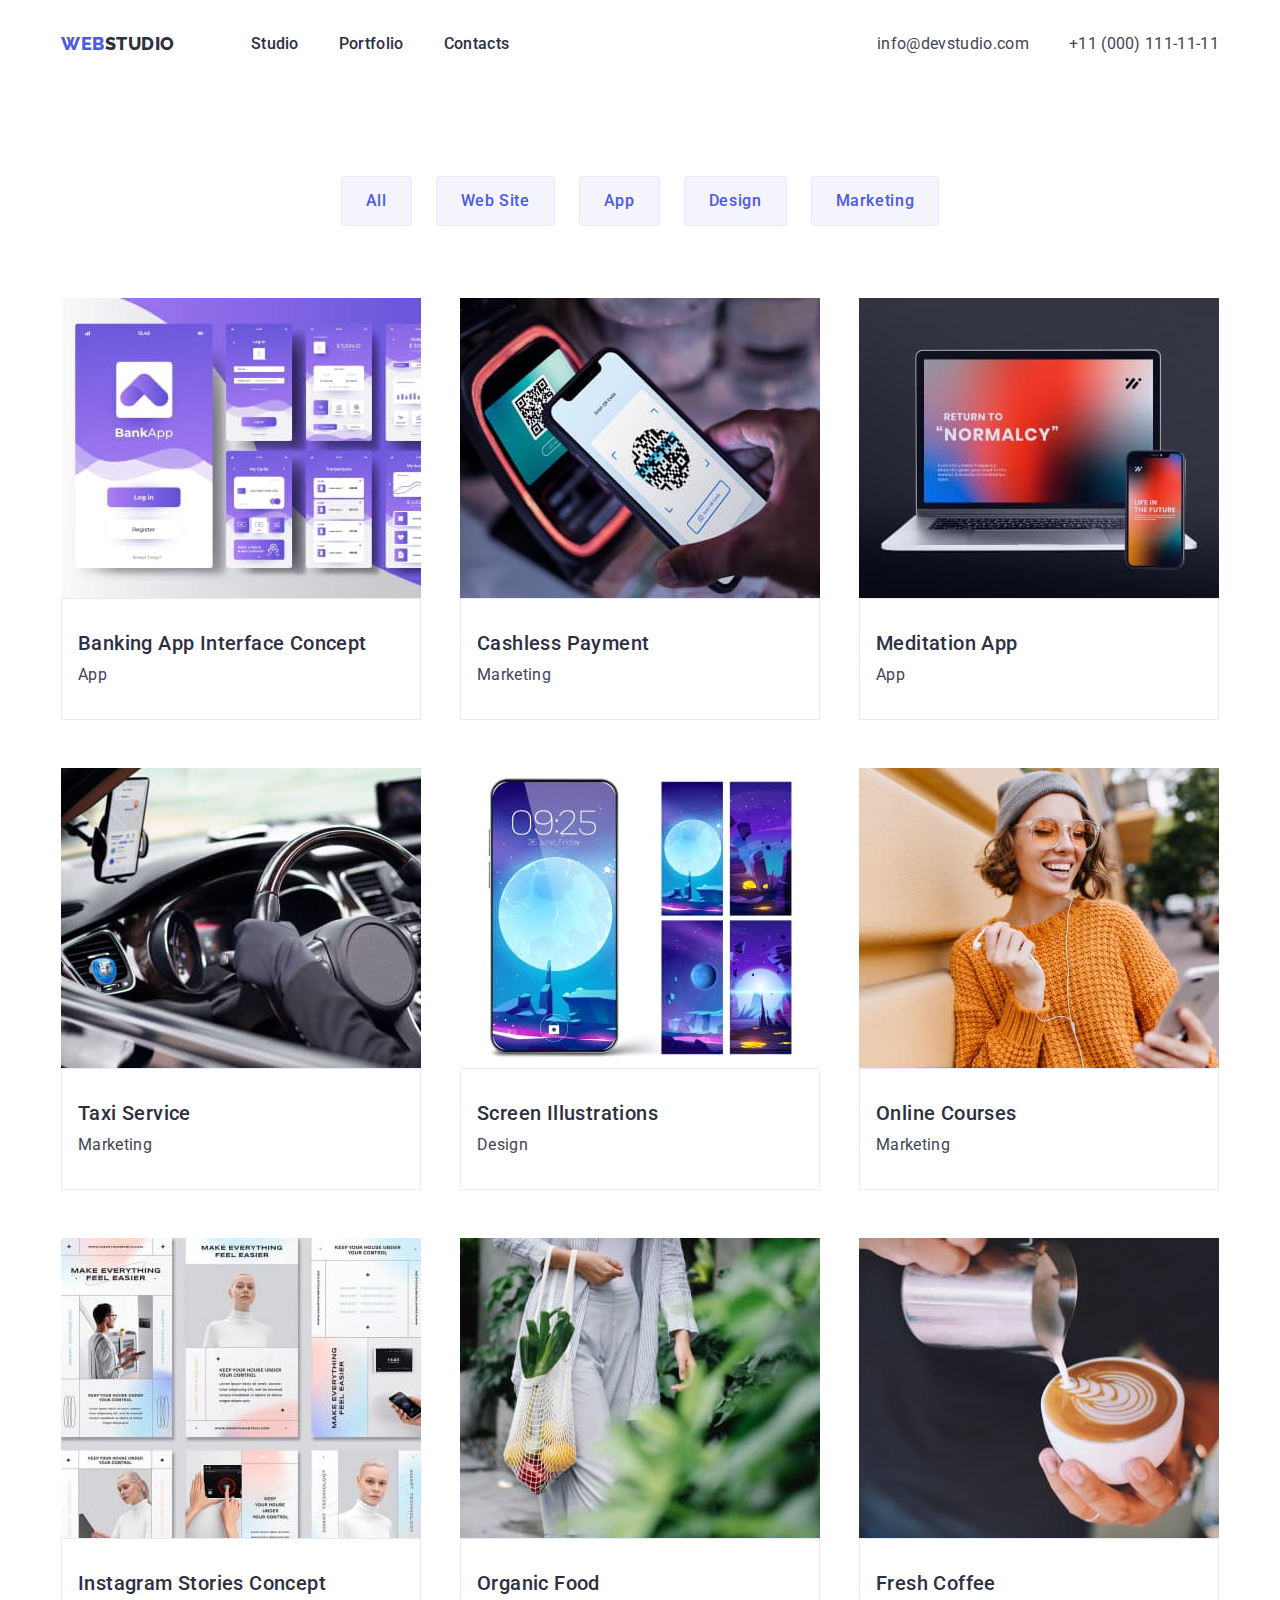
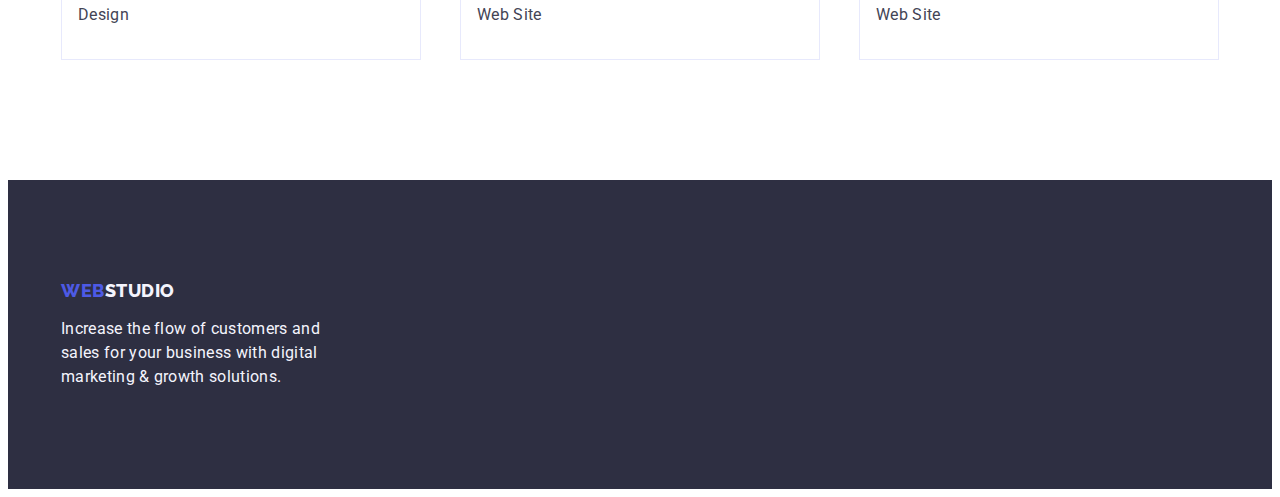
==== portfolio.html @ 329944f3 "crear" ====
<!DOCTYPE html>
<html lang="en">
  <head>
    <meta charset="UTF-8" />
    <meta http-equiv="X-UA-Compatible" content="IE=edge" />
    <meta name="viewport" content="width=device-width, initial-scale=1.0" />
    <title>Portfolio</title>
    <link rel="shortcut icon" href="./images/Logo.svg" type="image/svg" />
    <link rel="preconnect" href="https://fonts.googleapis.com" />
    <link rel="preconnect" href="https://fonts.gstatic.com" crossorigin />
    <link
      href="https://fonts.googleapis.com/css2?family=Raleway:wght@800&family=Roboto:wght@400;500;700;900&display=swap"
      rel="stylesheet"
    />
    <link rel="stylesheet" href="./css/styles.css" />
  </head>
  <body>
    <!--  HEADER -->
    <header class="page-header">
      <div class="container page-header-container">
        <nav class="list navigation">
          <a class="logo link" href="./index.html"
            >Web<span class="accent-logo-header">Studio</span>
          </a>
          <ul class="list header-list">
            <li class="header-item">
              <a class="header-link link" href="./index.html">Studio</a>
            </li>
            <li class="header-item">
              <a class="header-link link" href="./portfolio.html">Portfolio</a>
            </li>
            <li class="header-item">
              <a class="header-link link" href="">Contacts</a>
            </li>
          </ul>
        </nav>
        <address class="contacts">
          <ul class="list header-list">
            <li>
              <a
                class="contact-phone-number link"
                href="mailto:info@devstudio.com"
                >info@devstudio.com</a
              >
            </li>
            <li>
              <a class="contact-phone-number link" href="tel:+110001111111"
                >+11 (000) 111-11-11</a
              >
            </li>
          </ul>
        </address>
      </div>
    </header>
    <!-- HEDER -->
    <!--  MAIN -->
    <main>
      <section class="navigation-page">
        <div class="container">
          <h1 class="visually-hidden">Page-navigation</h1>
          <ul class="list navigation-list">
            <li><button class="btn-page" type="button">All</button></li>
            <li><button class="btn-page" type="button">Web Site</button></li>
            <li><button class="btn-page" type="button">App</button></li>
            <li><button class="btn-page" type="button">Design</button></li>
            <li><button class="btn-page" type="button">Marketing</button></li>
          </ul>
        </div>
        <div class="container container-cards">
          <ul class="list portfolio-list">
            <li class="portfolio-cards">
              <a class="link" href=""
                ><img
                  src="./images/page2/img.jpg"
                  alt="productos"
                  width="360"
                  height="300"
                />
                <div class="portfolio-text-cards">
                  <h2 class="portfolio-subheadings">
                    Banking App Interface Concept
                  </h2>
                  <p class="portfolio-description">App</p>
                </div>
              </a>
            </li>
            <li class="portfolio-cards">
              <a class="link" href=""
                ><img
                  src="./images/page2/img1.jpg"
                  alt="productos"
                  width="360"
                  height="300"
                />
                <div class="portfolio-text-cards">
                  <h2 class="portfolio-subheadings">Cashless Payment</h2>
                  <p class="portfolio-description">Marketing</p>
                </div>
              </a>
            </li>
            <li class="portfolio-cards">
              <a class="link" href=""
                ><img
                  src="./images/page2/img2.jpg"
                  alt="productos"
                  width="360"
                  height="300"
                />
                <div class="portfolio-text-cards">
                  <h2 class="portfolio-subheadings">Meditation App</h2>
                  <p class="portfolio-description">App</p>
                </div>
              </a>
            </li>
            <li class="portfolio-cards">
              <a class="link" href=""
                ><img
                  src="./images/page2/img3.jpg"
                  alt="productos"
                  width="360"
                  height="300"
                />
                <div class="portfolio-text-cards">
                  <h2 class="portfolio-subheadings">Taxi Service</h2>
                  <p class="portfolio-description">Marketing</p>
                </div></a
              >
            </li>
            <li class="portfolio-cards">
              <a class="link" href=""
                ><img
                  src="./images/page2/img4.jpg"
                  alt="productos"
                  width="360"
                  height="300"
                />
                <div class="portfolio-text-cards">
                  <h2 class="portfolio-subheadings">Screen Illustrations</h2>
                  <p class="portfolio-description">Design</p>
                </div></a
              >
            </li>
            <li class="portfolio-cards">
              <a class="link" href=""
                ><img
                  src="./images/page2/img5.jpg"
                  alt="productos"
                  width="360"
                  height="300"
                />
                <div class="portfolio-text-cards">
                  <h2 class="portfolio-subheadings">Online Courses</h2>
                  <p class="portfolio-description">Marketing</p>
                </div></a
              >
            </li>
            <li class="portfolio-cards not-margin">
              <a class="link" href=""
                ><img
                  src="./images/page2/img6.jpg"
                  alt="productos"
                  width="360"
                  height="300"
                />
                <div class="portfolio-text-cards">
                  <h2 class="portfolio-subheadings">
                    Instagram Stories Concept
                  </h2>
                  <p class="portfolio-description">Design</p>
                </div></a
              >
            </li>
            <li class="portfolio-cards not-margin">
              <a class="link" href=""
                ><img
                  src="./images/page2/img7.jpg"
                  alt="productos"
                  width="360"
                  height="300"
                />
                <div class="portfolio-text-cards">
                  <h2 class="portfolio-subheadings">Organic Food</h2>
                  <p class="portfolio-description">Web Site</p>
                </div></a
              >
            </li>
            <li class="portfolio-cards not-margin">
              <a class="link" href=""
                ><img
                  src="./images/page2/img8.jpg"
                  alt="productos"
                  width="360"
                  height="300"
                />
                <div class="portfolio-text-cards">
                  <h2 class="portfolio-subheadings">Fresh Coffee</h2>
                  <p class="portfolio-description">Web Site</p>
                </div></a
              >
            </li>
          </ul>
        </div>
      </section>
    </main>

    <!--   FOOTER -->
    <footer class="footer-page">
      <div class="container">
        <a class="logo link" href="./index.html"
          >Web<span class="accent-logo-footer">Studio</span>
        </a>
        <p class="footer-description">
          Increase the flow of customers and sales for your business with
          digital marketing & growth solutions.
        </p>
      </div>
    </footer>
  </body>
</html>
---- css/styles.css ----
:root {
  --primary-font: "Roboto", sans-serif;
  --secondary-font: "Raleway", sans-serif;
  --white-background: #ffffff;
  --primary-brand: #4d5ae5;
  --pressed-state: #404bbf;
  --body-text-color: #434455;
  --dark-color: #2e2f42;
  --light-background-color: #f4f4fd;
  --border-cards: #e7e9fc;
}

h1,
h2,
h3,
h4,
p {
  margin: 0;
}

img {
  display: block;
  max-width: 100%;
}

button {
  cursor: pointer;
}
.visually-hidden {
  position: absolute;
  width: 1px;
  height: 1px;
  margin: -1px;
  border: 0;
  padding: 0;
  white-space: nowrap;
  clip-path: inset(100%);
  clip: rect(0 0 0 0);
  overflow: hidden;
}

.link {
  text-decoration: none;
}

.list {
  list-style: none;
}

ul {
  list-style-type: none;
  margin: 0;
  padding-left: 0;
}

body {
  font-family: var(--primary-font);
  color: var(--body-text-color);
  background-color: var(--white-background);
}

.container {
  width: 1158px;
  margin: 0 auto;
  padding-left: 15px;
  padding-right: 15px;
}

/* ==========--------HEADER================== */

.page-header {
  padding-bottom: 24px;
  padding-top: 24px;
}

.page-header-container {
  display: flex;
  align-items: center;
}

.navigation {
  display: flex;
  align-items: center;
  margin-right: auto;
}

.header-list {
  display: flex;
  align-items: center;
  gap: 40px;
}

.header-link {
  font-weight: 500;
  font-size: 16px;
  line-height: 1.5;
  letter-spacing: 0.02em;
  color: var(--dark-color);
}

.header-link:hover,
.header-link:focus {
  color: var(--pressed-state);
}

.logo {
  font-family: var(--secondary-font);
  font-weight: 800;
  font-size: 18px;
  line-height: 1.17;
  letter-spacing: 0.03em;
  text-transform: uppercase;
  color: var(--primary-brand);
  margin-right: 76px;
}

.logo:hover,
.logo:focus {
  color: var(--pressed-state);
}

.accent-logo-header {
  color: var(--dark-color);
}

.contacts {
  font-style: normal;
}

.contact-phone-number:hover,
.contact-phone-number:focus {
  color: var(--pressed-state);
}

.contact-phone-number {
  font-family: var(--primary-font);
  font-size: 16px;
  line-height: 1.5;
  letter-spacing: 0.02em;
  color: var(--body-text-color);
}

/* ====================== /HEADER =====================*/

/* ================== HERO===================== */
.section-hero {
  background-color: #2e2f42;
  padding-top: 188px;
  padding-bottom: 188px;
}

.hero-btn {
  font-family: var(--primary-font);
  font-weight: 500;
  font-size: 16px;
  line-height: 1.5;
  letter-spacing: 0.04em;
  color: var(--white-background);
  border-radius: 4px;
  border: transparent;
  background-color: var(--primary-brand);
  box-shadow: 0px 4px 4px 0px rgba(0, 0, 0, 0.15);
  padding: 16px 32px;
}

.hero-btn:hover,
.hero-btn:focus {
  background-color: var(--pressed-state);
  color: var(--white-background);
}

.hero-title {
  font-family: var(--primary-font);
  font-size: 56px;
  line-height: 1.07;
  text-align: center;
  letter-spacing: 0.02em;
  color: var(--white-background);
  width: 496px;
  margin-bottom: 48px;
}

.section-container {
  background-color: var(--dark-color);
  padding-top: 188px;
  padding-bottom: 188px;
}

.hero-container {
  display: flex;
  align-items: center;
  flex-direction: column;
}

/* ================== /HERO===================== */

/* ======================SECTION WORK ====================== */
.section-work {
  padding-top: 120px;
  padding-bottom: 120px;
}

.work-list {
  display: flex;
  gap: 24px;
}

/* ====================/SECTION WORK ====================== */

/* ====================What are we doing ====================== */
.section-doing {
  padding-bottom: 120px;
}

.processing-list {
  display: flex;
  flex-wrap: wrap;
  gap: 24px;
  margin-top: 72px;
}
/* ====================/What are we doing ====================== */

/* ================== Our TEAM===================== */
.section-team {
  padding-top: 120px;
  padding-bottom: 120px;
  background-color: var(--light-background-color);
}
.team-list {
  display: flex;
  flex-wrap: wrap;
  gap: 24px;
  margin-top: 72px;
}

.team-cards {
  background-color: var(--white-background);
  border-radius: 0px 0px 4px 4px;
  background: var(--white, #fff);
  box-shadow: 0px 2px 1px 0px rgba(46, 47, 66, 0.08),
    0px 1px 1px 0px rgba(46, 47, 66, 0.16),
    0px 1px 6px 0px rgba(46, 47, 66, 0.08);
}
.team-subheadings {
  font-family: var(--primary-font);
  font-weight: 500;
  font-size: 20px;
  line-height: 1.2;
  letter-spacing: 0.02em;
  color: var(--dark-color);
  text-align: center;
}
.team-description {
  font-family: var(--primary-font);
  font-size: 16px;
  line-height: 1.5;
  letter-spacing: 0.02em;
  color: var(--body-text-color);
  text-align: center;
  margin-top: 8px;
}
.team-text {
  padding: 32px 16px;
}

/* ================== /Our TEAM===================== */

/* ======================FOOTER==================== */
.footer-page {
  background-color: var(--dark-color);
  padding-bottom: 100px;
  padding-top: 100px;
}

.footer-container {
  padding-bottom: 100px;
  padding-top: 100px;
}

.footer-description {
  font-family: var(--primary-font);
  font-size: 16px;
  line-height: 1.5;
  letter-spacing: 0.02em;
  color: var(--light-background-color);
  max-width: 264px;
  margin-top: 16px;
}

.accent-logo-footer {
  color: var(--light-background-color);
}
/* ======================/ FOOTER ==================== */

/* ================= COMPONENTS================= */
.section-headings {
  font-family: var(--primary-font);
  font-size: 36px;
  line-height: 1.11;
  letter-spacing: 0.02em;
  text-align: center;
  text-transform: capitalize;
  color: var(--dark-color);
}

.section-subheadings {
  font-family: var(--primary-font);
  font-weight: 500;
  font-size: 20px;
  line-height: 1.2;
  letter-spacing: 0.02em;
  color: var(--dark-color);
}

.section-description {
  font-family: var(--primary-font);
  font-size: 16px;
  line-height: 1.5;
  letter-spacing: 0.02em;
  color: var(--body-text-color);
  margin-top: 8px;
}
/* ================= /COMPONENTS================= */

/* ===================PORTFOLIO=============== */
.container-cards {
  display: flex;
  flex-direction: column;
}
.navigation-page {
  padding-bottom: 120px;
  padding-top: 96px;
}

.navigation-list {
  display: flex;
  flex-wrap: wrap;
  justify-content: center;
  gap: 24px;
  margin-bottom: 72px;
}

.btn-page {
  font-family: var(--primary-font);
  font-weight: 500;
  font-size: 16px;
  line-height: 1.5;
  letter-spacing: 0.04em;
  color: var(--primary-brand);
  background-color: var(--light-background-color);
  padding: 12px 24px;
  border-radius: 4px;
  border: 1px solid var(--border-cards);
}

.btn-page:hover,
.btn-page:focus {
  color: var(--white-background);
  background: var(--pressed-state);
}

.portfolio-cards {
  margin-bottom: 48px;
}

.not-margin {
  margin-bottom: 0;
}
.portfolio-list {
  display: flex;
  flex-wrap: wrap;
  justify-content: space-between;
  flex-basis: calc((100% - 24px) / 3);
}

.portfolio-text-cards {
  padding: 32px 16px;
  border: 1px solid var(--border-cards);
}
.portfolio-subheadings {
  font-family: var(--primary-font);
  font-weight: 500;
  font-size: 20px;
  line-height: 1.2;
  letter-spacing: 0.02em;
  color: var(--dark-color);
}

.portfolio-description {
  font-family: var(--primary-font);
  font-size: 16px;
  line-height: 1.5;
  letter-spacing: 0.02em;
  color: var(--body-text-color);
  margin-top: 8px;
}

/* ===================PORTFOLIO=============== */
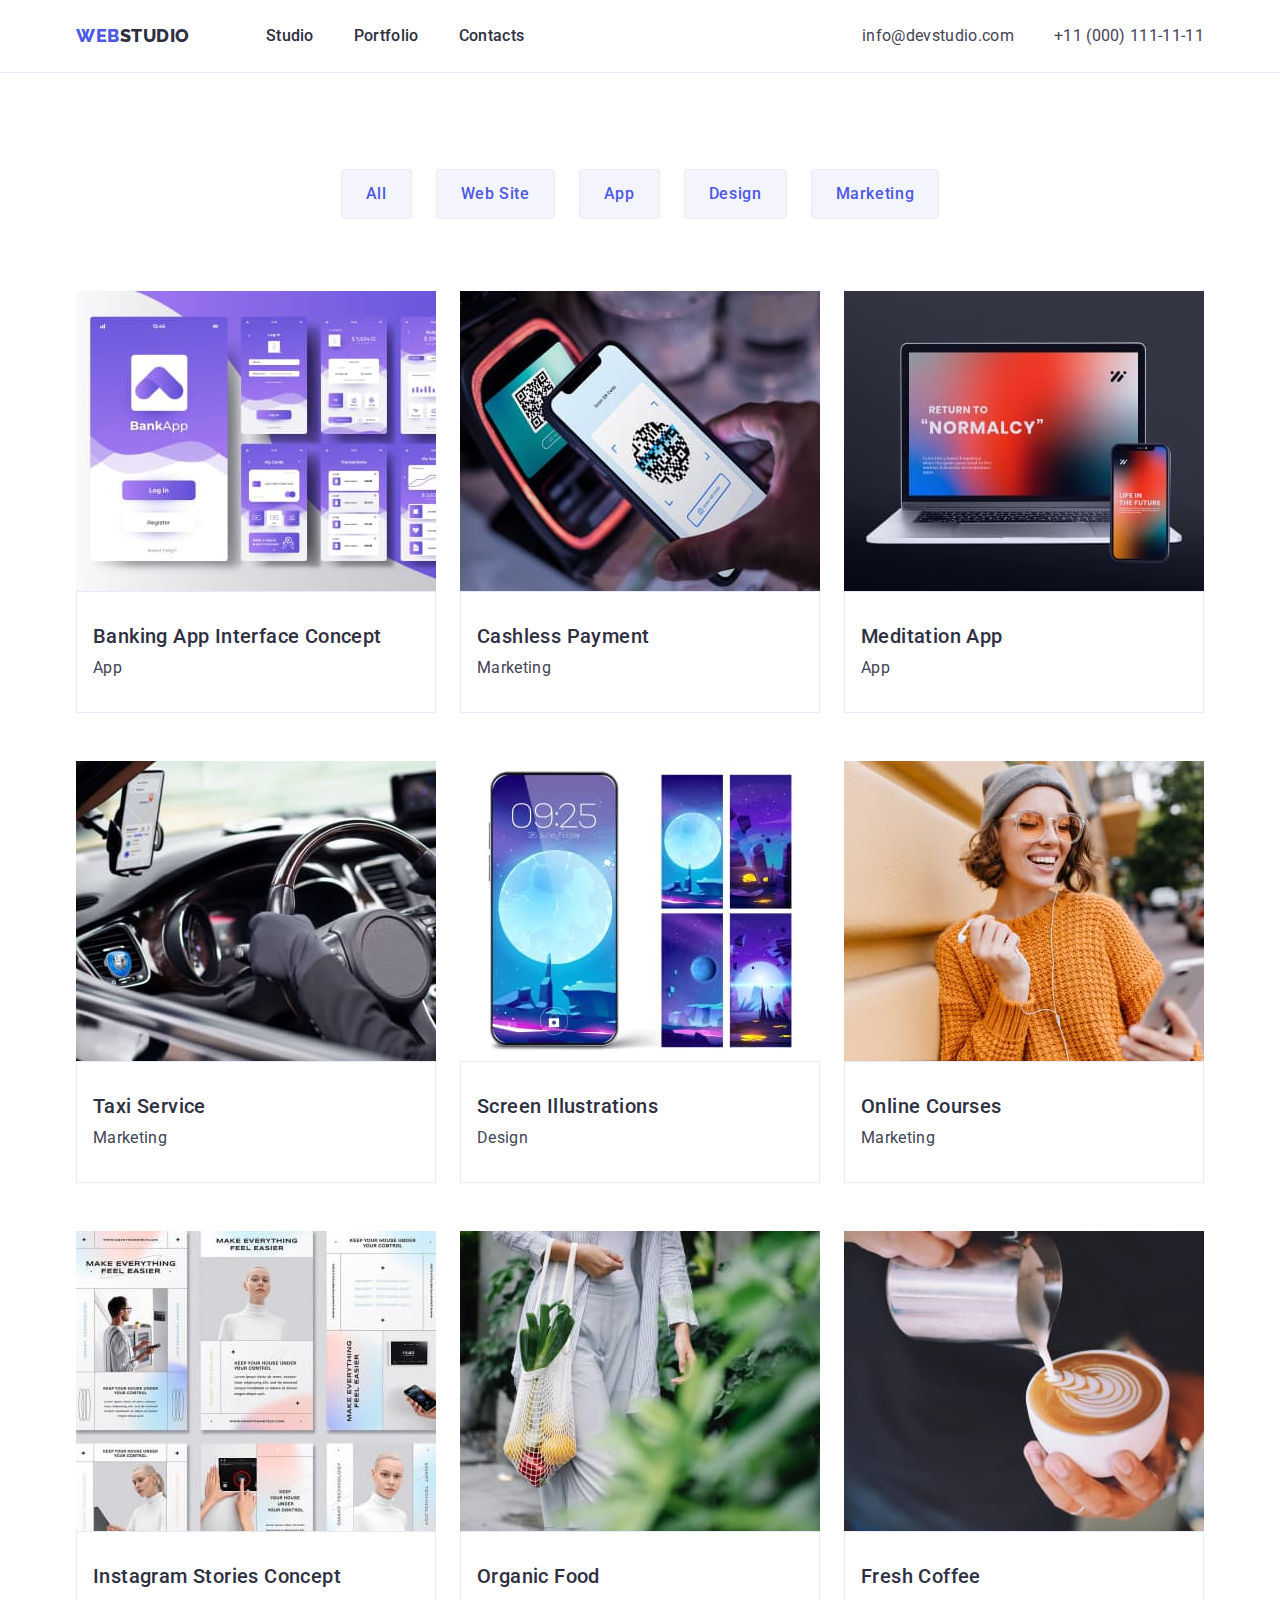
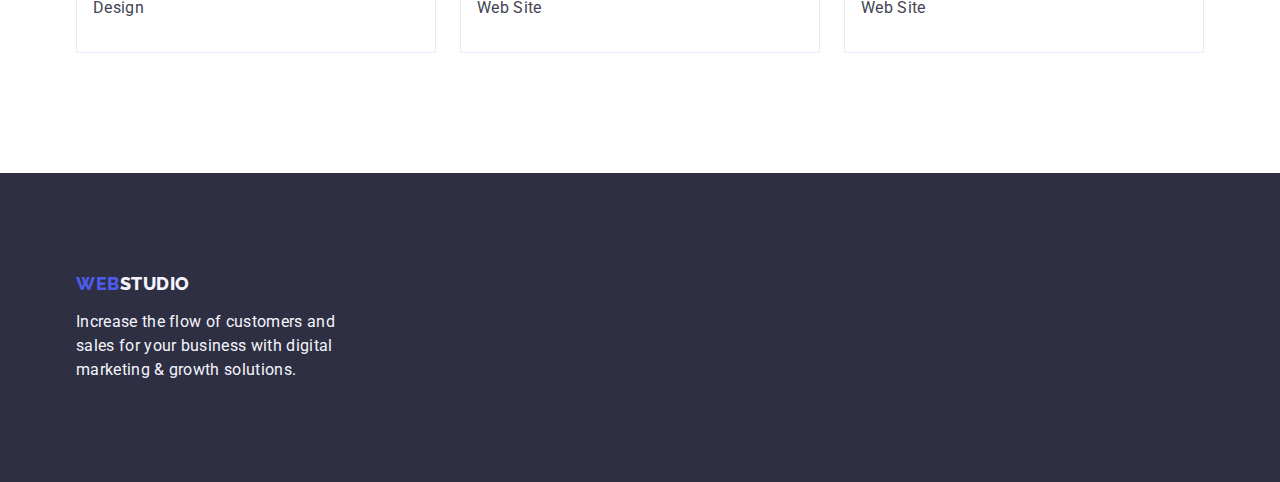
==== commit 05831069: "add css" ====
--- a/portfolio.html
+++ b/portfolio.html
@@ -11,6 +11,10 @@
     <link
       href="https://fonts.googleapis.com/css2?family=Raleway:wght@800&family=Roboto:wght@400;500;700;900&display=swap"
       rel="stylesheet"
+    />
+    <link
+      rel="stylesheet"
+      href="https://cdn.jsdelivr.net/npm/modern-normalize@2.0.0/modern-normalize.min.css"
     />
     <link rel="stylesheet" href="./css/styles.css" />
   </head>
@@ -65,8 +69,6 @@
             <li><button class="btn-page" type="button">Design</button></li>
             <li><button class="btn-page" type="button">Marketing</button></li>
           </ul>
-        </div>
-        <div class="container container-cards">
           <ul class="list portfolio-list">
             <li class="portfolio-cards">
               <a class="link" href=""
@@ -206,7 +208,7 @@
     <!--   FOOTER -->
     <footer class="footer-page">
       <div class="container">
-        <a class="logo link" href="./index.html"
+        <a class="logo link link-footer" href="./index.html"
           >Web<span class="accent-logo-footer">Studio</span>
         </a>
         <p class="footer-description">
--- a/css/styles.css
+++ b/css/styles.css
@@ -69,8 +69,7 @@
 /* ==========--------HEADER================== */
 
 .page-header {
-  padding-bottom: 24px;
-  padding-top: 24px;
+  border-bottom: 1px solid var(--border-cards);
 }
 
 .page-header-container {
@@ -88,6 +87,7 @@
   display: flex;
   align-items: center;
   gap: 40px;
+  padding: 24px 0;
 }
 
 .header-link {
@@ -161,6 +161,7 @@
   background-color: var(--primary-brand);
   box-shadow: 0px 4px 4px 0px rgba(0, 0, 0, 0.15);
   padding: 16px 32px;
+  min-width: 169px;
 }
 
 .hero-btn:hover,
@@ -176,7 +177,7 @@
   text-align: center;
   letter-spacing: 0.02em;
   color: var(--white-background);
-  width: 496px;
+  max-width: 496px;
   margin-bottom: 48px;
 }
 
@@ -202,7 +203,12 @@
 
 .work-list {
   display: flex;
-  gap: 24px;
+  flex-wrap: wrap;
+  justify-content: space-between;
+}
+
+.work-cards {
+  width: calc((100% - 72px) / 4);
 }
 
 /* ====================/SECTION WORK ====================== */
@@ -211,12 +217,14 @@
 .section-doing {
   padding-bottom: 120px;
 }
+.heading-doing {
+  margin-bottom: 72px;
+}
 
 .processing-list {
   display: flex;
   flex-wrap: wrap;
   gap: 24px;
-  margin-top: 72px;
 }
 /* ====================/What are we doing ====================== */
 
@@ -226,11 +234,14 @@
   padding-bottom: 120px;
   background-color: var(--light-background-color);
 }
+
+.heading-team {
+  margin-bottom: 72px;
+}
 .team-list {
   display: flex;
   flex-wrap: wrap;
   gap: 24px;
-  margin-top: 72px;
 }
 
 .team-cards {
@@ -260,7 +271,7 @@
   margin-top: 8px;
 }
 .team-text {
-  padding: 32px 16px;
+  padding: 32px 0;
 }
 
 /* ================== /Our TEAM===================== */
@@ -272,9 +283,9 @@
   padding-top: 100px;
 }
 
-.footer-container {
-  padding-bottom: 100px;
-  padding-top: 100px;
+.link-footer {
+  display: inline-block;
+  margin-bottom: 16px;
 }
 
 .footer-description {
@@ -284,7 +295,6 @@
   letter-spacing: 0.02em;
   color: var(--light-background-color);
   max-width: 264px;
-  margin-top: 16px;
 }
 
 .accent-logo-footer {
@@ -310,6 +320,7 @@
   line-height: 1.2;
   letter-spacing: 0.02em;
   color: var(--dark-color);
+  margin-bottom: 8px;
 }
 
 .section-description {
@@ -318,7 +329,6 @@
   line-height: 1.5;
   letter-spacing: 0.02em;
   color: var(--body-text-color);
-  margin-top: 8px;
 }
 /* ================= /COMPONENTS================= */
 
@@ -357,6 +367,7 @@
 .btn-page:focus {
   color: var(--white-background);
   background: var(--pressed-state);
+  border: 1px solid transparent;
 }
 
 .portfolio-cards {
@@ -370,7 +381,7 @@
   display: flex;
   flex-wrap: wrap;
   justify-content: space-between;
-  flex-basis: calc((100% - 24px) / 3);
+  flex-basis: calc((100% - 48px) / 3);
 }
 
 .portfolio-text-cards {
